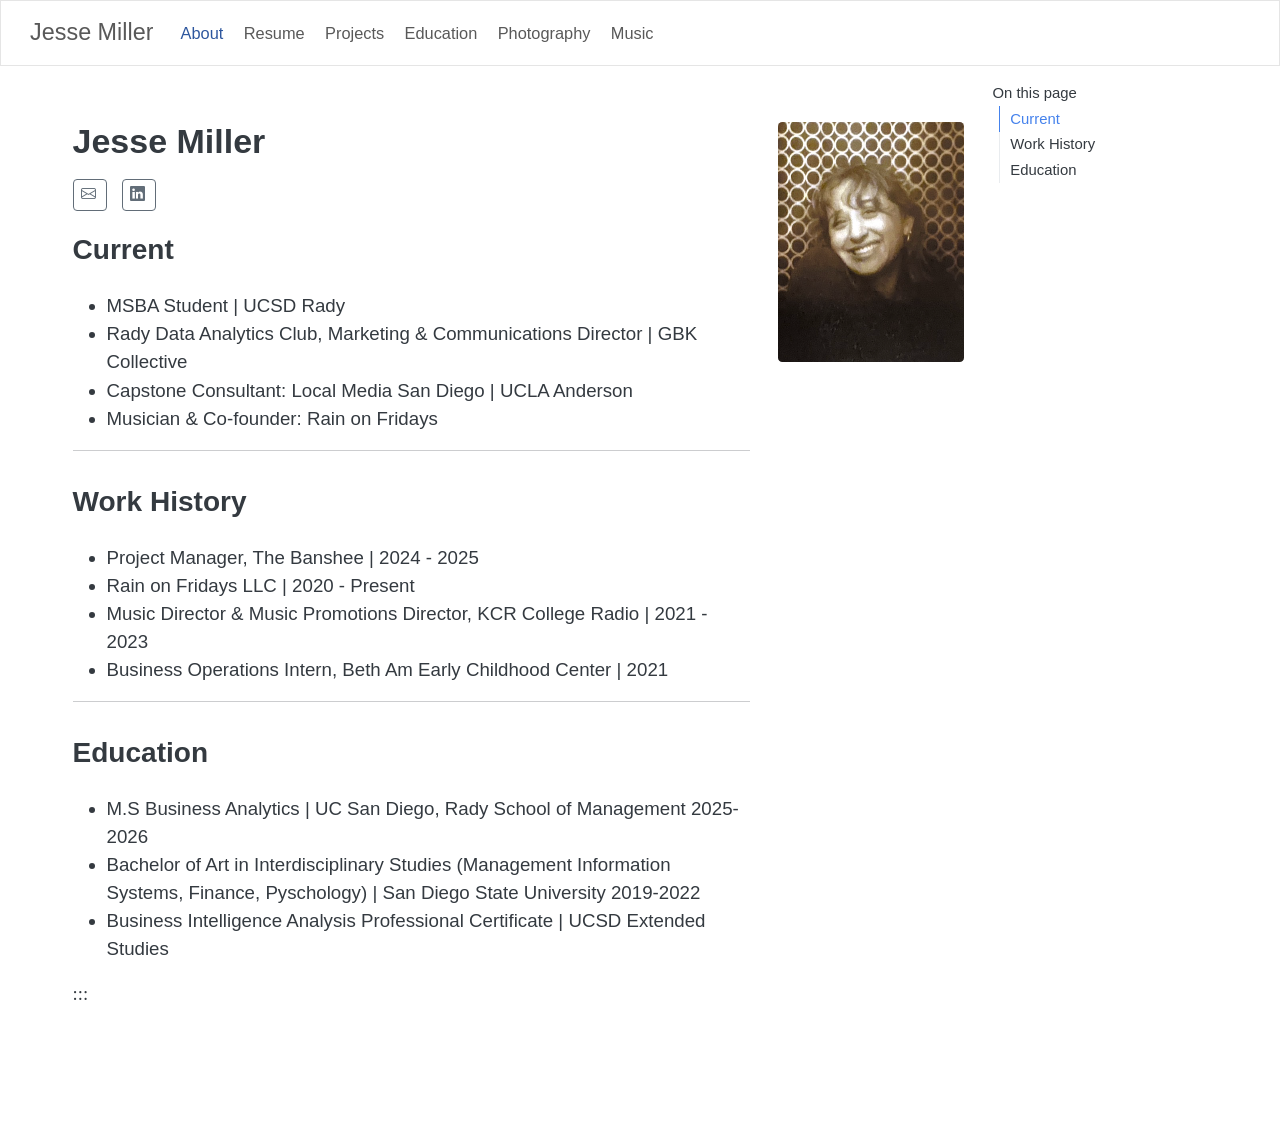
==== docs/index.html @ 8abe5ccd "adding quarto website" ====
<!DOCTYPE html>
<html xmlns="http://www.w3.org/1999/xhtml" lang="en" xml:lang="en"><head>

<meta charset="utf-8">
<meta name="generator" content="quarto-1.9.36">

<meta name="viewport" content="width=device-width, initial-scale=1.0, user-scalable=yes">


<title>Jesse Miller</title>
<style>
/* Default styles provided by pandoc.
** See https://pandoc.org/MANUAL.html#variables-for-html for config info.
*/
code{white-space: pre-wrap;}
span.smallcaps{font-variant: small-caps;}
div.columns{display: flex; gap: min(4vw, 1.5em);}
div.column{flex: auto; overflow-x: auto;}
div.hanging-indent{margin-left: 1.5em; text-indent: -1.5em;}
ul.task-list{list-style: none;}
ul.task-list li input[type="checkbox"] {
  width: 0.8em;
  margin: 0 0.8em 0.2em -1em; /* quarto-specific, see https://github.com/quarto-dev/quarto-cli/issues/4556 */ 
  vertical-align: middle;
}
</style>


<script src="site_libs/quarto-nav/quarto-nav.js"></script>
<script src="site_libs/quarto-nav/headroom.min.js"></script>
<script src="site_libs/clipboard/clipboard.min.js"></script>
<script src="site_libs/quarto-search/autocomplete.umd.js"></script>
<script src="site_libs/quarto-search/fuse.min.js"></script>
<script src="site_libs/quarto-search/quarto-search.js"></script>
<meta name="quarto:offset" content="./">
<script src="site_libs/quarto-html/quarto.js" type="module"></script>
<script src="site_libs/quarto-html/tabsets/tabsets.js" type="module"></script>
<script src="site_libs/quarto-html/popper.min.js"></script>
<script src="site_libs/quarto-html/tippy.umd.min.js"></script>
<link href="site_libs/quarto-html/tippy.css" rel="stylesheet">
<link href="site_libs/quarto-html/quarto-syntax-highlighting-845c23b38eaddc0f92fda52bfe77a8c8.css" rel="stylesheet" id="quarto-text-highlighting-styles">
<script src="site_libs/bootstrap/bootstrap.min.js"></script>
<link href="site_libs/bootstrap/bootstrap-icons.css" rel="stylesheet">
<link href="site_libs/bootstrap/bootstrap-1b5cbb678aba238cc9ecc8dbef59e0a8.min.css" rel="stylesheet" append-hash="true" id="quarto-bootstrap" data-mode="light">
<script id="quarto-search-options" type="application/json">{
  "location": "navbar",
  "copy-button": false,
  "collapse-after": 3,
  "panel-placement": "end",
  "type": "overlay",
  "limit": 50,
  "keyboard-shortcut": [
    "f",
    "/",
    "s"
  ],
  "show-item-context": false,
  "language": {
    "search-no-results-text": "No results",
    "search-matching-documents-text": "matching documents",
    "search-copy-link-title": "Copy link to search",
    "search-hide-matches-text": "Hide additional matches",
    "search-more-match-text": "more match in this document",
    "search-more-matches-text": "more matches in this document",
    "search-clear-button-title": "Clear",
    "search-text-placeholder": "",
    "search-detached-cancel-button-title": "Cancel",
    "search-submit-button-title": "Submit",
    "search-label": "Search"
  }
}</script>


<link rel="stylesheet" href="styles.css">
</head>

<body class="nav-fixed quarto-light">

<div id="quarto-search-results"></div>
  <header id="quarto-header" class="headroom fixed-top">
    <nav class="navbar navbar-expand-lg " data-bs-theme="dark">
      <div class="navbar-container container-fluid">
      <div class="navbar-brand-container mx-auto">
    <a class="navbar-brand" href="./index.html">
    <span class="navbar-title">Jesse Miller</span>
    </a>
  </div>
            <div id="quarto-search" class="" title="Search"></div>
          <button class="navbar-toggler" type="button" data-bs-toggle="collapse" data-bs-target="#navbarCollapse" aria-controls="navbarCollapse" role="menu" aria-expanded="false" aria-label="Toggle navigation" onclick="if (window.quartoToggleHeadroom) { window.quartoToggleHeadroom(); }">
  <span class="navbar-toggler-icon"></span>
</button>
          <div class="collapse navbar-collapse" id="navbarCollapse">
            <ul class="navbar-nav navbar-nav-scroll me-auto">
  <li class="nav-item">
    <a class="nav-link active" href="./index.html" aria-current="page"> 
<span class="menu-text">About</span></a>
  </li>  
  <li class="nav-item">
    <a class="nav-link" href="./resume.html"> 
<span class="menu-text">Resume</span></a>
  </li>  
  <li class="nav-item">
    <a class="nav-link" href="./projects.html"> 
<span class="menu-text">Projects</span></a>
  </li>  
  <li class="nav-item">
    <a class="nav-link" href="./education.html"> 
<span class="menu-text">Education</span></a>
  </li>  
  <li class="nav-item">
    <a class="nav-link" href="./photography.html"> 
<span class="menu-text">Photography</span></a>
  </li>  
  <li class="nav-item">
    <a class="nav-link" href="./music.html"> 
<span class="menu-text">Music</span></a>
  </li>  
</ul>
          </div> <!-- /navcollapse -->
            <div class="quarto-navbar-tools">
</div>
      </div> <!-- /container-fluid -->
    </nav>
</header>
<!-- content -->
<div id="quarto-content" class="quarto-container page-columns page-rows-contents page-layout-full page-navbar">
<!-- sidebar -->
<!-- margin-sidebar -->
    <div id="quarto-margin-sidebar" class="sidebar margin-sidebar">
        <nav id="TOC" role="doc-toc" class="toc-active">
    <h2 id="toc-title">On this page</h2>
  <ul>
  <li><a href="#current" id="toc-current" class="nav-link active" data-scroll-target="#current">Current</a></li>
  <li><a href="#work-history" id="toc-work-history" class="nav-link" data-scroll-target="#work-history">Work History</a></li>
  <li><a href="#education" id="toc-education" class="nav-link" data-scroll-target="#education">Education</a></li>
  </ul>
</nav>
    </div>
<!-- main -->
<div class="quarto-about-solana column-page-left">
  <div class="about-entity">
    <div class="entity-contents">
      <header id="title-block-header" class="quarto-title-block default">
<div class="quarto-title">
<h1 class="title">Jesse Miller</h1>
</div>
<div class="quarto-title-meta column-page-left">
  </div>
</header> <div class="about-links">
  <a href="mailto:jesse.miller@rady.ucsd.edu" class="about-link" rel="" target="">
    <i class="bi bi-envelope"></i>
     <span class="about-link-text"></span>
  </a>
  <a href="https://www.linkedin.com/in/jesse-miller11/" class="about-link" rel="" target="">
    <i class="bi bi-linkedin"></i>
     <span class="about-link-text"></span>
  </a>
</div>
      <div class="about-contents"><main class="content column-page-left" id="quarto-document-content">

<section id="current" class="level2">
<h2 data-anchor-id="current">Current</h2>
<ul>
<li>MSBA Student <span class="yellow">|</span> <span class="altgreen">UCSD Rady</span></li>
<li>Rady Data Analytics Club, Marketing &amp; Communications Director <span class="yellow">|</span> <span class="altgreen">GBK Collective</span></li>
<li>Capstone Consultant: Local Media San Diego <span class="yellow">|</span> <span class="altgreen">UCLA Anderson</span></li>
<li>Musician &amp; Co-founder: Rain on Fridays</li>
</ul>
<hr>
</section>
<section id="work-history" class="level2">
<h2 data-anchor-id="work-history">Work History</h2>
<ul>
<li>Project Manager, The Banshee <span class="yellow">|</span> <span class="altgreen">2024 - 2025</span></li>
<li>Rain on Fridays LLC <span class="yellow">|</span> <span class="altgreen">2020 - Present</span></li>
<li>Music Director &amp; Music Promotions Director, KCR College Radio <span class="yellow">|</span> <span class="altgreen">2021 - 2023</span></li>
<li>Business Operations Intern, Beth Am Early Childhood Center <span class="yellow">|</span> <span class="altgreen">2021</span></li>
</ul>
<hr>
</section>
<section id="education" class="level2">
<h2 data-anchor-id="education">Education</h2>
<ul>
<li>M.S Business Analytics <span class="yellow">|</span> <span class="altgreen">UC San Diego, Rady School of Management 2025-2026</span></li>
<li>Bachelor of Art in Interdisciplinary Studies (Management Information Systems, Finance, Pyschology) <span class="yellow">|</span> <span class="altgreen">San Diego State University 2019-2022</span></li>
<li>Business Intelligence Analysis Professional Certificate <span class="yellow">|</span> <span class="altgreen">UCSD Extended Studies</span></li>
</ul>
<p>:::</p>


</section>
</main></div>
    </div>
    <img src="files/profile_pic.png" class="about-image
  rounded " style="width: 15em;">
  </div>
</div>
 <!-- /main -->
<script id="quarto-html-after-body" type="application/javascript">
  window.document.addEventListener("DOMContentLoaded", function (event) {
    const isCodeAnnotation = (el) => {
      for (const clz of el.classList) {
        if (clz.startsWith('code-annotation-')) {                     
          return true;
        }
      }
      return false;
    }
    const onCopySuccess = function(e) {
      // button target
      const button = e.trigger;
      // don't keep focus
      button.blur();
      // flash "checked"
      button.classList.add('code-copy-button-checked');
      var currentTitle = button.getAttribute("title");
      button.setAttribute("title", "Copied!");
      let tooltip;
      if (window.bootstrap) {
        button.setAttribute("data-bs-toggle", "tooltip");
        button.setAttribute("data-bs-placement", "left");
        button.setAttribute("data-bs-title", "Copied!");
        tooltip = new bootstrap.Tooltip(button, 
          { trigger: "manual", 
            customClass: "code-copy-button-tooltip",
            offset: [0, -8]});
        tooltip.show();    
      }
      setTimeout(function() {
        if (tooltip) {
          tooltip.hide();
          button.removeAttribute("data-bs-title");
          button.removeAttribute("data-bs-toggle");
          button.removeAttribute("data-bs-placement");
        }
        button.setAttribute("title", currentTitle);
        button.classList.remove('code-copy-button-checked');
      }, 1000);
      // clear code selection
      e.clearSelection();
    }
    const getTextToCopy = function(trigger) {
      const outerScaffold = trigger.parentElement.cloneNode(true);
      const codeEl = outerScaffold.querySelector('code');
      for (const childEl of codeEl.children) {
        if (isCodeAnnotation(childEl)) {
          childEl.remove();
        }
      }
      return codeEl.innerText;
    }
    const clipboard = new window.ClipboardJS('.code-copy-button:not([data-in-quarto-modal])', {
      text: getTextToCopy
    });
    clipboard.on('success', onCopySuccess);
    if (window.document.getElementById('quarto-embedded-source-code-modal')) {
      const clipboardModal = new window.ClipboardJS('.code-copy-button[data-in-quarto-modal]', {
        text: getTextToCopy,
        container: window.document.getElementById('quarto-embedded-source-code-modal')
      });
      clipboardModal.on('success', onCopySuccess);
    }
      var localhostRegex = new RegExp(/^(?:http|https):\/\/localhost\:?[0-9]*\//);
      var mailtoRegex = new RegExp(/^mailto:/);
        var filterRegex = new RegExp('/' + window.location.host + '/');
      var isInternal = (href) => {
          return filterRegex.test(href) || localhostRegex.test(href) || mailtoRegex.test(href);
      }
      // Inspect non-navigation links and adorn them if external
     var links = window.document.querySelectorAll('a[href]:not(.nav-link):not(.navbar-brand):not(.toc-action):not(.sidebar-link):not(.sidebar-item-toggle):not(.pagination-link):not(.no-external):not([aria-hidden]):not(.dropdown-item):not(.quarto-navigation-tool):not(.about-link)');
      for (var i=0; i<links.length; i++) {
        const link = links[i];
        if (!isInternal(link.href)) {
          // undo the damage that might have been done by quarto-nav.js in the case of
          // links that we want to consider external
          if (link.dataset.originalHref !== undefined) {
            link.href = link.dataset.originalHref;
          }
        }
      }
    function tippyHover(el, contentFn, onTriggerFn, onUntriggerFn) {
      const config = {
        allowHTML: true,
        maxWidth: 500,
        delay: 100,
        arrow: false,
        appendTo: function(el) {
            return el.parentElement;
        },
        interactive: true,
        interactiveBorder: 10,
        theme: 'quarto',
        placement: 'bottom-start',
      };
      if (contentFn) {
        config.content = contentFn;
      }
      if (onTriggerFn) {
        config.onTrigger = onTriggerFn;
      }
      if (onUntriggerFn) {
        config.onUntrigger = onUntriggerFn;
      }
      window.tippy(el, config); 
    }
    const noterefs = window.document.querySelectorAll('a[role="doc-noteref"]');
    for (var i=0; i<noterefs.length; i++) {
      const ref = noterefs[i];
      tippyHover(ref, function() {
        // use id or data attribute instead here
        let href = ref.getAttribute('data-footnote-href') || ref.getAttribute('href');
        try { href = new URL(href).hash; } catch {}
        const id = href.replace(/^#\/?/, "");
        const note = window.document.getElementById(id);
        if (note) {
          return note.innerHTML;
        } else {
          return "";
        }
      });
    }
    const xrefs = window.document.querySelectorAll('a.quarto-xref');
    const processXRef = (id, note) => {
      // Strip column container classes
      const stripColumnClz = (el) => {
        el.classList.remove("page-full", "page-columns");
        if (el.children) {
          for (const child of el.children) {
            stripColumnClz(child);
          }
        }
      }
      stripColumnClz(note)
      if (id === null || id.startsWith('sec-')) {
        // Special case sections, only their first couple elements
        const container = document.createElement("div");
        if (note.children && note.children.length > 2) {
          container.appendChild(note.children[0].cloneNode(true));
          for (let i = 1; i < note.children.length; i++) {
            const child = note.children[i];
            if (child.tagName === "P" && child.innerText === "") {
              continue;
            } else {
              container.appendChild(child.cloneNode(true));
              break;
            }
          }
          if (window.Quarto?.typesetMath) {
            window.Quarto.typesetMath(container);
          }
          return container.innerHTML
        } else {
          if (window.Quarto?.typesetMath) {
            window.Quarto.typesetMath(note);
          }
          return note.innerHTML;
        }
      } else {
        // Remove any anchor links if they are present
        const anchorLink = note.querySelector('a.anchorjs-link');
        if (anchorLink) {
          anchorLink.remove();
        }
        if (window.Quarto?.typesetMath) {
          window.Quarto.typesetMath(note);
        }
        if (note.classList.contains("callout")) {
          return note.outerHTML;
        } else {
          return note.innerHTML;
        }
      }
    }
    for (var i=0; i<xrefs.length; i++) {
      const xref = xrefs[i];
      tippyHover(xref, undefined, function(instance) {
        instance.disable();
        let url = xref.getAttribute('href');
        let hash = undefined; 
        if (url.startsWith('#')) {
          hash = url;
        } else {
          try { hash = new URL(url).hash; } catch {}
        }
        if (hash) {
          const id = hash.replace(/^#\/?/, "");
          const note = window.document.getElementById(id);
          if (note !== null) {
            try {
              const html = processXRef(id, note.cloneNode(true));
              instance.setContent(html);
            } finally {
              instance.enable();
              instance.show();
            }
          } else {
            // See if we can fetch this
            fetch(url.split('#')[0])
            .then(res => res.text())
            .then(html => {
              const parser = new DOMParser();
              const htmlDoc = parser.parseFromString(html, "text/html");
              const note = htmlDoc.getElementById(id);
              if (note !== null) {
                const html = processXRef(id, note);
                instance.setContent(html);
              } 
            }).finally(() => {
              instance.enable();
              instance.show();
            });
          }
        } else {
          // See if we can fetch a full url (with no hash to target)
          // This is a special case and we should probably do some content thinning / targeting
          fetch(url)
          .then(res => res.text())
          .then(html => {
            const parser = new DOMParser();
            const htmlDoc = parser.parseFromString(html, "text/html");
            const note = htmlDoc.querySelector('main.content');
            if (note !== null) {
              // This should only happen for chapter cross references
              // (since there is no id in the URL)
              // remove the first header
              if (note.children.length > 0 && note.children[0].tagName === "HEADER") {
                note.children[0].remove();
              }
              const html = processXRef(null, note);
              instance.setContent(html);
            } 
          }).finally(() => {
            instance.enable();
            instance.show();
          });
        }
      }, function(instance) {
      });
    }
        let selectedAnnoteEl;
        const selectorForAnnotation = ( cell, annotation) => {
          let cellAttr = 'data-code-cell="' + cell + '"';
          let lineAttr = 'data-code-annotation="' +  annotation + '"';
          const selector = 'span[' + cellAttr + '][' + lineAttr + ']';
          return selector;
        }
        const selectCodeLines = (annoteEl) => {
          const doc = window.document;
          const targetCell = annoteEl.getAttribute("data-target-cell");
          const targetAnnotation = annoteEl.getAttribute("data-target-annotation");
          const annoteSpan = window.document.querySelector(selectorForAnnotation(targetCell, targetAnnotation));
          const lines = annoteSpan.getAttribute("data-code-lines").split(",");
          const lineIds = lines.map((line) => {
            return targetCell + "-" + line;
          })
          let top = null;
          let height = null;
          let parent = null;
          if (lineIds.length > 0) {
              //compute the position of the single el (top and bottom and make a div)
              const el = window.document.getElementById(lineIds[0]);
              top = el.offsetTop;
              height = el.offsetHeight;
              parent = el.parentElement.parentElement;
            if (lineIds.length > 1) {
              const lastEl = window.document.getElementById(lineIds[lineIds.length - 1]);
              const bottom = lastEl.offsetTop + lastEl.offsetHeight;
              height = bottom - top;
            }
            if (top !== null && height !== null && parent !== null) {
              // cook up a div (if necessary) and position it 
              let div = window.document.getElementById("code-annotation-line-highlight");
              if (div === null) {
                div = window.document.createElement("div");
                div.setAttribute("id", "code-annotation-line-highlight");
                div.style.position = 'absolute';
                parent.appendChild(div);
              }
              div.style.top = top - 2 + "px";
              div.style.height = height + 4 + "px";
              div.style.left = 0;
              let gutterDiv = window.document.getElementById("code-annotation-line-highlight-gutter");
              if (gutterDiv === null) {
                gutterDiv = window.document.createElement("div");
                gutterDiv.setAttribute("id", "code-annotation-line-highlight-gutter");
                gutterDiv.style.position = 'absolute';
                const codeCell = window.document.getElementById(targetCell);
                const gutter = codeCell.querySelector('.code-annotation-gutter');
                gutter.appendChild(gutterDiv);
              }
              gutterDiv.style.top = top - 2 + "px";
              gutterDiv.style.height = height + 4 + "px";
            }
            selectedAnnoteEl = annoteEl;
          }
        };
        const unselectCodeLines = () => {
          const elementsIds = ["code-annotation-line-highlight", "code-annotation-line-highlight-gutter"];
          elementsIds.forEach((elId) => {
            const div = window.document.getElementById(elId);
            if (div) {
              div.remove();
            }
          });
          selectedAnnoteEl = undefined;
        };
          // Handle positioning of the toggle
      window.addEventListener(
        "resize",
        throttle(() => {
          elRect = undefined;
          if (selectedAnnoteEl) {
            selectCodeLines(selectedAnnoteEl);
          }
        }, 10)
      );
      function throttle(fn, ms) {
      let throttle = false;
      let timer;
        return (...args) => {
          if(!throttle) { // first call gets through
              fn.apply(this, args);
              throttle = true;
          } else { // all the others get throttled
              if(timer) clearTimeout(timer); // cancel #2
              timer = setTimeout(() => {
                fn.apply(this, args);
                timer = throttle = false;
              }, ms);
          }
        };
      }
        // Attach click handler to the DT
        const annoteDls = window.document.querySelectorAll('dt[data-target-cell]');
        for (const annoteDlNode of annoteDls) {
          annoteDlNode.addEventListener('click', (event) => {
            const clickedEl = event.target;
            if (clickedEl !== selectedAnnoteEl) {
              unselectCodeLines();
              const activeEl = window.document.querySelector('dt[data-target-cell].code-annotation-active');
              if (activeEl) {
                activeEl.classList.remove('code-annotation-active');
              }
              selectCodeLines(clickedEl);
              clickedEl.classList.add('code-annotation-active');
            } else {
              // Unselect the line
              unselectCodeLines();
              clickedEl.classList.remove('code-annotation-active');
            }
          });
        }
    const findCites = (el) => {
      const parentEl = el.parentElement;
      if (parentEl) {
        const cites = parentEl.dataset.cites;
        if (cites) {
          return {
            el,
            cites: cites.split(' ')
          };
        } else {
          return findCites(el.parentElement)
        }
      } else {
        return undefined;
      }
    };
    var bibliorefs = window.document.querySelectorAll('a[role="doc-biblioref"]');
    for (var i=0; i<bibliorefs.length; i++) {
      const ref = bibliorefs[i];
      const citeInfo = findCites(ref);
      if (citeInfo) {
        tippyHover(citeInfo.el, function() {
          var popup = window.document.createElement('div');
          citeInfo.cites.forEach(function(cite) {
            var citeDiv = window.document.createElement('div');
            citeDiv.classList.add('hanging-indent');
            citeDiv.classList.add('csl-entry');
            var biblioDiv = window.document.getElementById('ref-' + cite);
            if (biblioDiv) {
              citeDiv.innerHTML = biblioDiv.innerHTML;
            }
            popup.appendChild(citeDiv);
          });
          return popup.innerHTML;
        });
      }
    }
  });
  </script>
</div> <!-- /content -->




</body></html>
---- docs/site_libs/quarto-html/tippy.css ----
.tippy-box[data-animation=fade][data-state=hidden]{opacity:0}[data-tippy-root]{max-width:calc(100vw - 10px)}.tippy-box{position:relative;background-color:#333;color:#fff;border-radius:4px;font-size:14px;line-height:1.4;white-space:normal;outline:0;transition-property:transform,visibility,opacity}.tippy-box[data-placement^=top]>.tippy-arrow{bottom:0}.tippy-box[data-placement^=top]>.tippy-arrow:before{bottom:-7px;left:0;border-width:8px 8px 0;border-top-color:initial;transform-origin:center top}.tippy-box[data-placement^=bottom]>.tippy-arrow{top:0}.tippy-box[data-placement^=bottom]>.tippy-arrow:before{top:-7px;left:0;border-width:0 8px 8px;border-bottom-color:initial;transform-origin:center bottom}.tippy-box[data-placement^=left]>.tippy-arrow{right:0}.tippy-box[data-placement^=left]>.tippy-arrow:before{border-width:8px 0 8px 8px;border-left-color:initial;right:-7px;transform-origin:center left}.tippy-box[data-placement^=right]>.tippy-arrow{left:0}.tippy-box[data-placement^=right]>.tippy-arrow:before{left:-7px;border-width:8px 8px 8px 0;border-right-color:initial;transform-origin:center right}.tippy-box[data-inertia][data-state=visible]{transition-timing-function:cubic-bezier(.54,1.5,.38,1.11)}.tippy-arrow{width:16px;height:16px;color:#333}.tippy-arrow:before{content:"";position:absolute;border-color:transparent;border-style:solid}.tippy-content{position:relative;padding:5px 9px;z-index:1}
---- docs/site_libs/quarto-html/quarto-syntax-highlighting-845c23b38eaddc0f92fda52bfe77a8c8.css ----
/* quarto syntax highlight colors */
:root {
  --quarto-hl-ot-color: #003B4F;
  --quarto-hl-at-color: #657422;
  --quarto-hl-ss-color: #20794D;
  --quarto-hl-an-color: #5E5E5E;
  --quarto-hl-fu-color: #4758AB;
  --quarto-hl-st-color: #20794D;
  --quarto-hl-cf-color: #003B4F;
  --quarto-hl-op-color: #5E5E5E;
  --quarto-hl-er-color: #AD0000;
  --quarto-hl-bn-color: #AD0000;
  --quarto-hl-al-color: #AD0000;
  --quarto-hl-va-color: #111111;
  --quarto-hl-bu-color: inherit;
  --quarto-hl-ex-color: inherit;
  --quarto-hl-pp-color: #AD0000;
  --quarto-hl-in-color: #5E5E5E;
  --quarto-hl-vs-color: #20794D;
  --quarto-hl-wa-color: #5E5E5E;
  --quarto-hl-do-color: #5E5E5E;
  --quarto-hl-im-color: #00769E;
  --quarto-hl-ch-color: #20794D;
  --quarto-hl-dt-color: #AD0000;
  --quarto-hl-fl-color: #AD0000;
  --quarto-hl-co-color: #5E5E5E;
  --quarto-hl-cv-color: #5E5E5E;
  --quarto-hl-cn-color: #8f5902;
  --quarto-hl-sc-color: #5E5E5E;
  --quarto-hl-dv-color: #AD0000;
  --quarto-hl-kw-color: #003B4F;
}

/* other quarto variables */
:root {
  --quarto-font-monospace: SFMono-Regular, Menlo, Monaco, Consolas, "Liberation Mono", "Courier New", monospace;
}

/* syntax highlight based on Pandoc's rules */
pre > code.sourceCode > span {
  color: #003B4F;
}

code.sourceCode > span {
  color: #003B4F;
}

div.sourceCode,
div.sourceCode pre.sourceCode {
  color: #003B4F;
}

/* Normal */
code span {
  color: #003B4F;
}

/* Alert */
code span.al {
  color: #AD0000;
  font-style: inherit;
}

/* Annotation */
code span.an {
  color: #5E5E5E;
  font-style: inherit;
}

/* Attribute */
code span.at {
  color: #657422;
  font-style: inherit;
}

/* BaseN */
code span.bn {
  color: #AD0000;
  font-style: inherit;
}

/* BuiltIn */
code span.bu {
  font-style: inherit;
}

/* ControlFlow */
code span.cf {
  color: #003B4F;
  font-weight: bold;
  font-style: inherit;
}

/* Char */
code span.ch {
  color: #20794D;
  font-style: inherit;
}

/* Constant */
code span.cn {
  color: #8f5902;
  font-style: inherit;
}

/* Comment */
code span.co {
  color: #5E5E5E;
  font-style: inherit;
}

/* CommentVar */
code span.cv {
  color: #5E5E5E;
  font-style: italic;
}

/* Documentation */
code span.do {
  color: #5E5E5E;
  font-style: italic;
}

/* DataType */
code span.dt {
  color: #AD0000;
  font-style: inherit;
}

/* DecVal */
code span.dv {
  color: #AD0000;
  font-style: inherit;
}

/* Error */
code span.er {
  color: #AD0000;
  font-style: inherit;
}

/* Extension */
code span.ex {
  font-style: inherit;
}

/* Float */
code span.fl {
  color: #AD0000;
  font-style: inherit;
}

/* Function */
code span.fu {
  color: #4758AB;
  font-style: inherit;
}

/* Import */
code span.im {
  color: #00769E;
  font-style: inherit;
}

/* Information */
code span.in {
  color: #5E5E5E;
  font-style: inherit;
}

/* Keyword */
code span.kw {
  color: #003B4F;
  font-weight: bold;
  font-style: inherit;
}

/* Operator */
code span.op {
  color: #5E5E5E;
  font-style: inherit;
}

/* Other */
code span.ot {
  color: #003B4F;
  font-style: inherit;
}

/* Preprocessor */
code span.pp {
  color: #AD0000;
  font-style: inherit;
}

/* SpecialChar */
code span.sc {
  color: #5E5E5E;
  font-style: inherit;
}

/* SpecialString */
code span.ss {
  color: #20794D;
  font-style: inherit;
}

/* String */
code span.st {
  color: #20794D;
  font-style: inherit;
}

/* Variable */
code span.va {
  color: #111111;
  font-style: inherit;
}

/* VerbatimString */
code span.vs {
  color: #20794D;
  font-style: inherit;
}

/* Warning */
code span.wa {
  color: #5E5E5E;
  font-style: italic;
}

.prevent-inlining {
  content: "</";
}

/*# sourceMappingURL=ac89f0bb514bba72461919f78549e31c.css.map */
---- docs/styles.css ----
/* css styles */
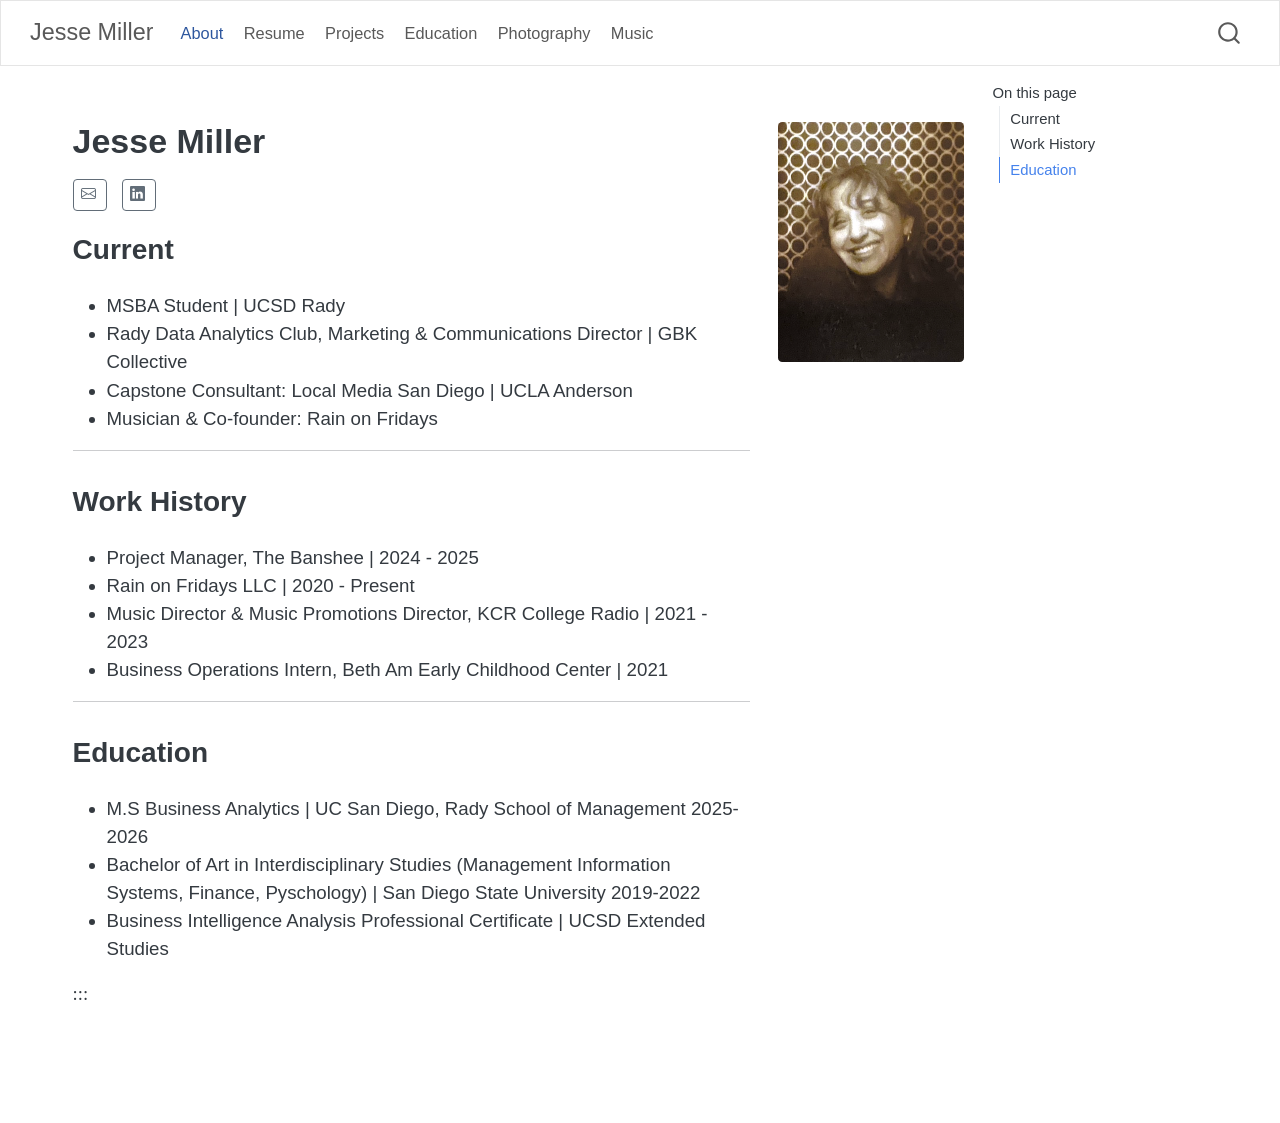
==== commit d164db2b: "hiding code" ====
--- a/docs/index.html
+++ b/docs/index.html
@@ -2,16 +2,13 @@
 <html xmlns="http://www.w3.org/1999/xhtml" lang="en" xml:lang="en"><head>
 
 <meta charset="utf-8">
-<meta name="generator" content="quarto-1.9.36">
+<meta name="generator" content="quarto-1.9.13">
 
 <meta name="viewport" content="width=device-width, initial-scale=1.0, user-scalable=yes">
 
 
 <title>Jesse Miller</title>
 <style>
-/* Default styles provided by pandoc.
-** See https://pandoc.org/MANUAL.html#variables-for-html for config info.
-*/
 code{white-space: pre-wrap;}
 span.smallcaps{font-variant: small-caps;}
 div.columns{display: flex; gap: min(4vw, 1.5em);}
@@ -35,13 +32,14 @@
 <meta name="quarto:offset" content="./">
 <script src="site_libs/quarto-html/quarto.js" type="module"></script>
 <script src="site_libs/quarto-html/tabsets/tabsets.js" type="module"></script>
+<script src="site_libs/quarto-html/axe/axe-check.js" type="module"></script>
 <script src="site_libs/quarto-html/popper.min.js"></script>
 <script src="site_libs/quarto-html/tippy.umd.min.js"></script>
 <link href="site_libs/quarto-html/tippy.css" rel="stylesheet">
-<link href="site_libs/quarto-html/quarto-syntax-highlighting-845c23b38eaddc0f92fda52bfe77a8c8.css" rel="stylesheet" id="quarto-text-highlighting-styles">
+<link href="site_libs/quarto-html/quarto-syntax-highlighting-ac077c1e730dfeb5e42400639d17284e.css" rel="stylesheet" id="quarto-text-highlighting-styles">
 <script src="site_libs/bootstrap/bootstrap.min.js"></script>
 <link href="site_libs/bootstrap/bootstrap-icons.css" rel="stylesheet">
-<link href="site_libs/bootstrap/bootstrap-1b5cbb678aba238cc9ecc8dbef59e0a8.min.css" rel="stylesheet" append-hash="true" id="quarto-bootstrap" data-mode="light">
+<link href="site_libs/bootstrap/bootstrap-1468b5ae56889700a2b788e7f56f96da.min.css" rel="stylesheet" append-hash="true" id="quarto-bootstrap" data-mode="light">
 <script id="quarto-search-options" type="application/json">{
   "location": "navbar",
   "copy-button": false,
--- a/docs/site_libs/quarto-html/quarto-syntax-highlighting-ac077c1e730dfeb5e42400639d17284e.css
+++ b/docs/site_libs/quarto-html/quarto-syntax-highlighting-ac077c1e730dfeb5e42400639d17284e.css
@@ -0,0 +1,236 @@
+/* quarto syntax highlight colors */
+:root {
+  --quarto-hl-ot-color: #003B4F;
+  --quarto-hl-at-color: #657422;
+  --quarto-hl-ss-color: #20794D;
+  --quarto-hl-an-color: #5E5E5E;
+  --quarto-hl-fu-color: #4758AB;
+  --quarto-hl-st-color: #20794D;
+  --quarto-hl-cf-color: #003B4F;
+  --quarto-hl-op-color: #5E5E5E;
+  --quarto-hl-er-color: #AD0000;
+  --quarto-hl-bn-color: #AD0000;
+  --quarto-hl-al-color: #AD0000;
+  --quarto-hl-va-color: #111111;
+  --quarto-hl-bu-color: inherit;
+  --quarto-hl-ex-color: inherit;
+  --quarto-hl-pp-color: #AD0000;
+  --quarto-hl-in-color: #5E5E5E;
+  --quarto-hl-vs-color: #20794D;
+  --quarto-hl-wa-color: #5E5E5E;
+  --quarto-hl-do-color: #5E5E5E;
+  --quarto-hl-im-color: #00769E;
+  --quarto-hl-ch-color: #20794D;
+  --quarto-hl-dt-color: #AD0000;
+  --quarto-hl-fl-color: #AD0000;
+  --quarto-hl-co-color: #5E5E5E;
+  --quarto-hl-cv-color: #5E5E5E;
+  --quarto-hl-cn-color: #8f5902;
+  --quarto-hl-sc-color: #5E5E5E;
+  --quarto-hl-dv-color: #AD0000;
+  --quarto-hl-kw-color: #003B4F;
+}
+
+/* other quarto variables */
+:root {
+  --quarto-font-monospace: SFMono-Regular, Menlo, Monaco, Consolas, "Liberation Mono", "Courier New", monospace;
+}
+
+/* syntax highlight based on Pandoc's rules */
+pre > code.sourceCode > span {
+  color: #003B4F;
+}
+
+code.sourceCode > span {
+  color: #003B4F;
+}
+
+div.sourceCode,
+div.sourceCode pre.sourceCode {
+  color: #003B4F;
+}
+
+/* Normal */
+code span {
+  color: #003B4F;
+}
+
+/* Alert */
+code span.al {
+  color: #AD0000;
+  font-style: inherit;
+}
+
+/* Annotation */
+code span.an {
+  color: #5E5E5E;
+  font-style: inherit;
+}
+
+/* Attribute */
+code span.at {
+  color: #657422;
+  font-style: inherit;
+}
+
+/* BaseN */
+code span.bn {
+  color: #AD0000;
+  font-style: inherit;
+}
+
+/* BuiltIn */
+code span.bu {
+  font-style: inherit;
+}
+
+/* ControlFlow */
+code span.cf {
+  color: #003B4F;
+  font-weight: bold;
+  font-style: inherit;
+}
+
+/* Char */
+code span.ch {
+  color: #20794D;
+  font-style: inherit;
+}
+
+/* Constant */
+code span.cn {
+  color: #8f5902;
+  font-style: inherit;
+}
+
+/* Comment */
+code span.co {
+  color: #5E5E5E;
+  font-style: inherit;
+}
+
+/* CommentVar */
+code span.cv {
+  color: #5E5E5E;
+  font-style: italic;
+}
+
+/* Documentation */
+code span.do {
+  color: #5E5E5E;
+  font-style: italic;
+}
+
+/* DataType */
+code span.dt {
+  color: #AD0000;
+  font-style: inherit;
+}
+
+/* DecVal */
+code span.dv {
+  color: #AD0000;
+  font-style: inherit;
+}
+
+/* Error */
+code span.er {
+  color: #AD0000;
+  font-style: inherit;
+}
+
+/* Extension */
+code span.ex {
+  font-style: inherit;
+}
+
+/* Float */
+code span.fl {
+  color: #AD0000;
+  font-style: inherit;
+}
+
+/* Function */
+code span.fu {
+  color: #4758AB;
+  font-style: inherit;
+}
+
+/* Import */
+code span.im {
+  color: #00769E;
+  font-style: inherit;
+}
+
+/* Information */
+code span.in {
+  color: #5E5E5E;
+  font-style: inherit;
+}
+
+/* Keyword */
+code span.kw {
+  color: #003B4F;
+  font-weight: bold;
+  font-style: inherit;
+}
+
+/* Operator */
+code span.op {
+  color: #5E5E5E;
+  font-style: inherit;
+}
+
+/* Other */
+code span.ot {
+  color: #003B4F;
+  font-style: inherit;
+}
+
+/* Preprocessor */
+code span.pp {
+  color: #AD0000;
+  font-style: inherit;
+}
+
+/* SpecialChar */
+code span.sc {
+  color: #5E5E5E;
+  font-style: inherit;
+}
+
+/* SpecialString */
+code span.ss {
+  color: #20794D;
+  font-style: inherit;
+}
+
+/* String */
+code span.st {
+  color: #20794D;
+  font-style: inherit;
+}
+
+/* Variable */
+code span.va {
+  color: #111111;
+  font-style: inherit;
+}
+
+/* VerbatimString */
+code span.vs {
+  color: #20794D;
+  font-style: inherit;
+}
+
+/* Warning */
+code span.wa {
+  color: #5E5E5E;
+  font-style: italic;
+}
+
+.prevent-inlining {
+  content: "</";
+}
+
+/*# sourceMappingURL=1ea6d01bc6c35c1b2edc43c07bed6db0.css.map */
